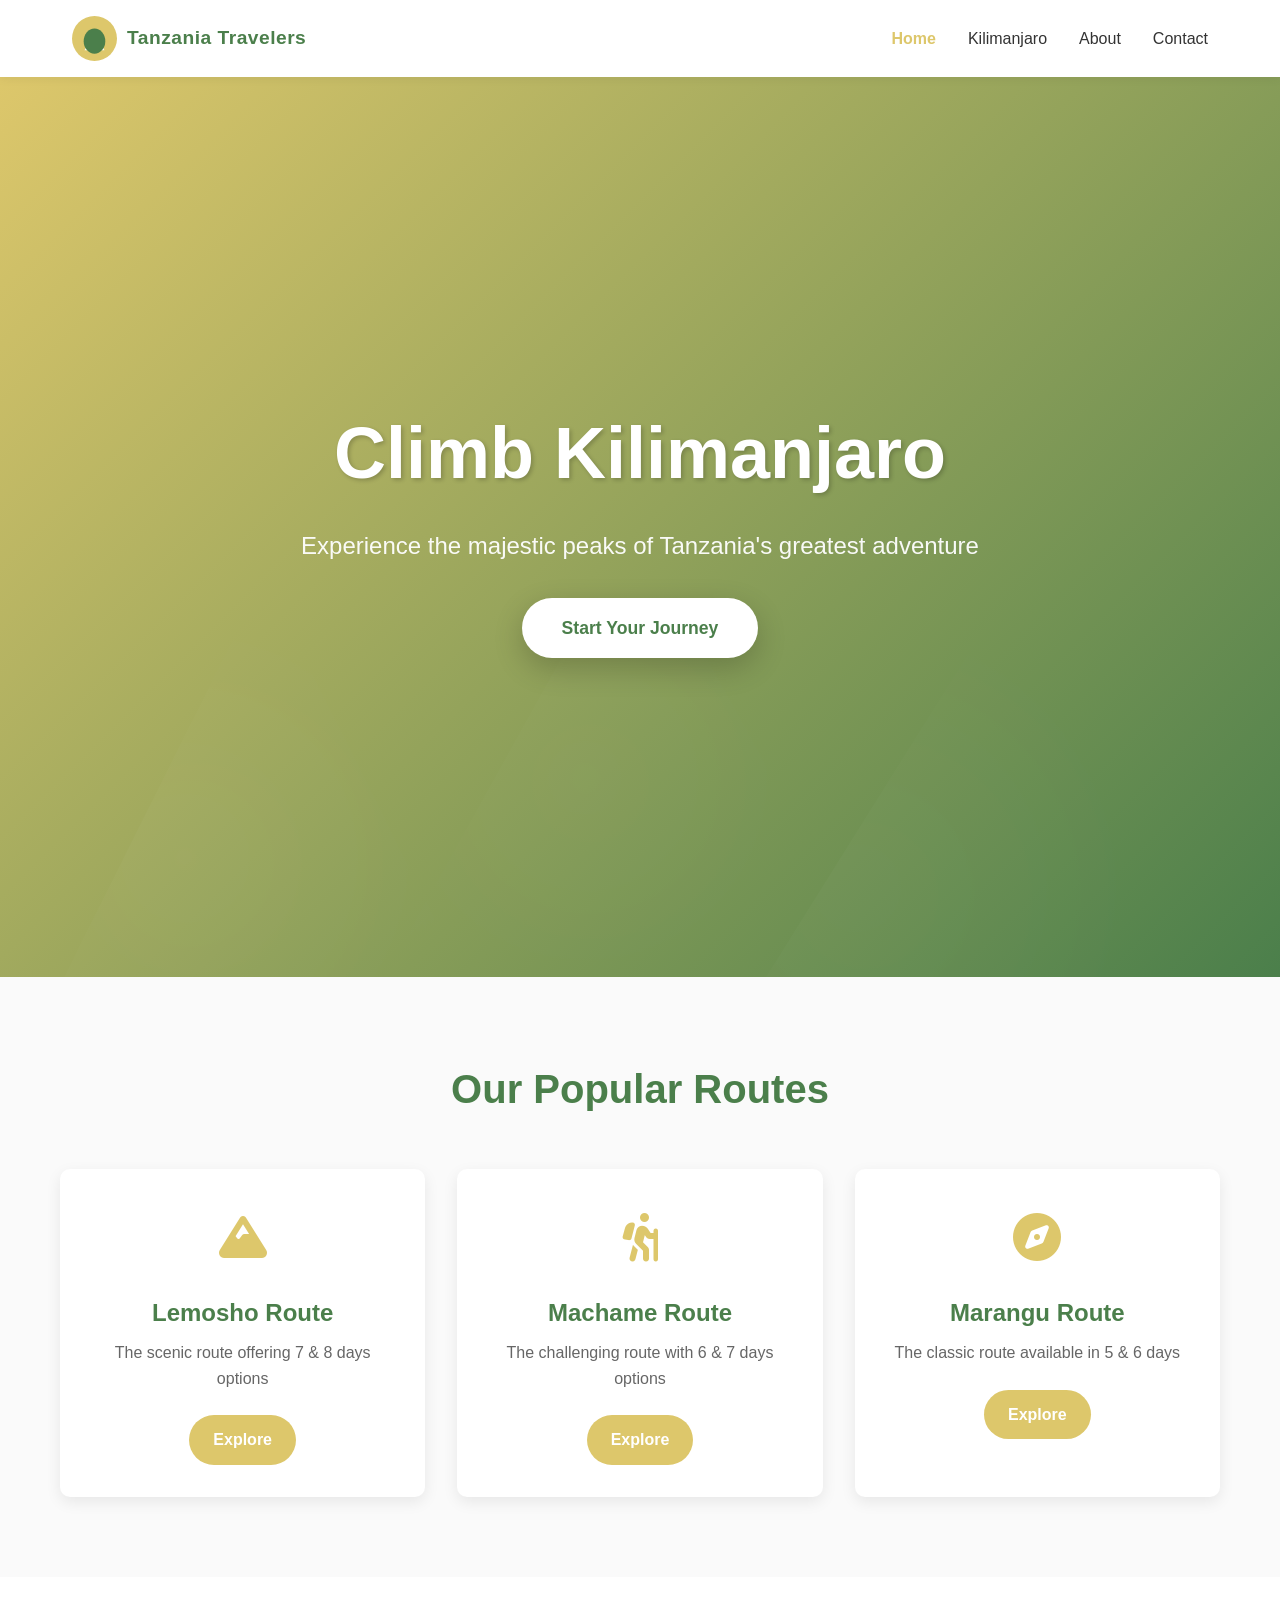
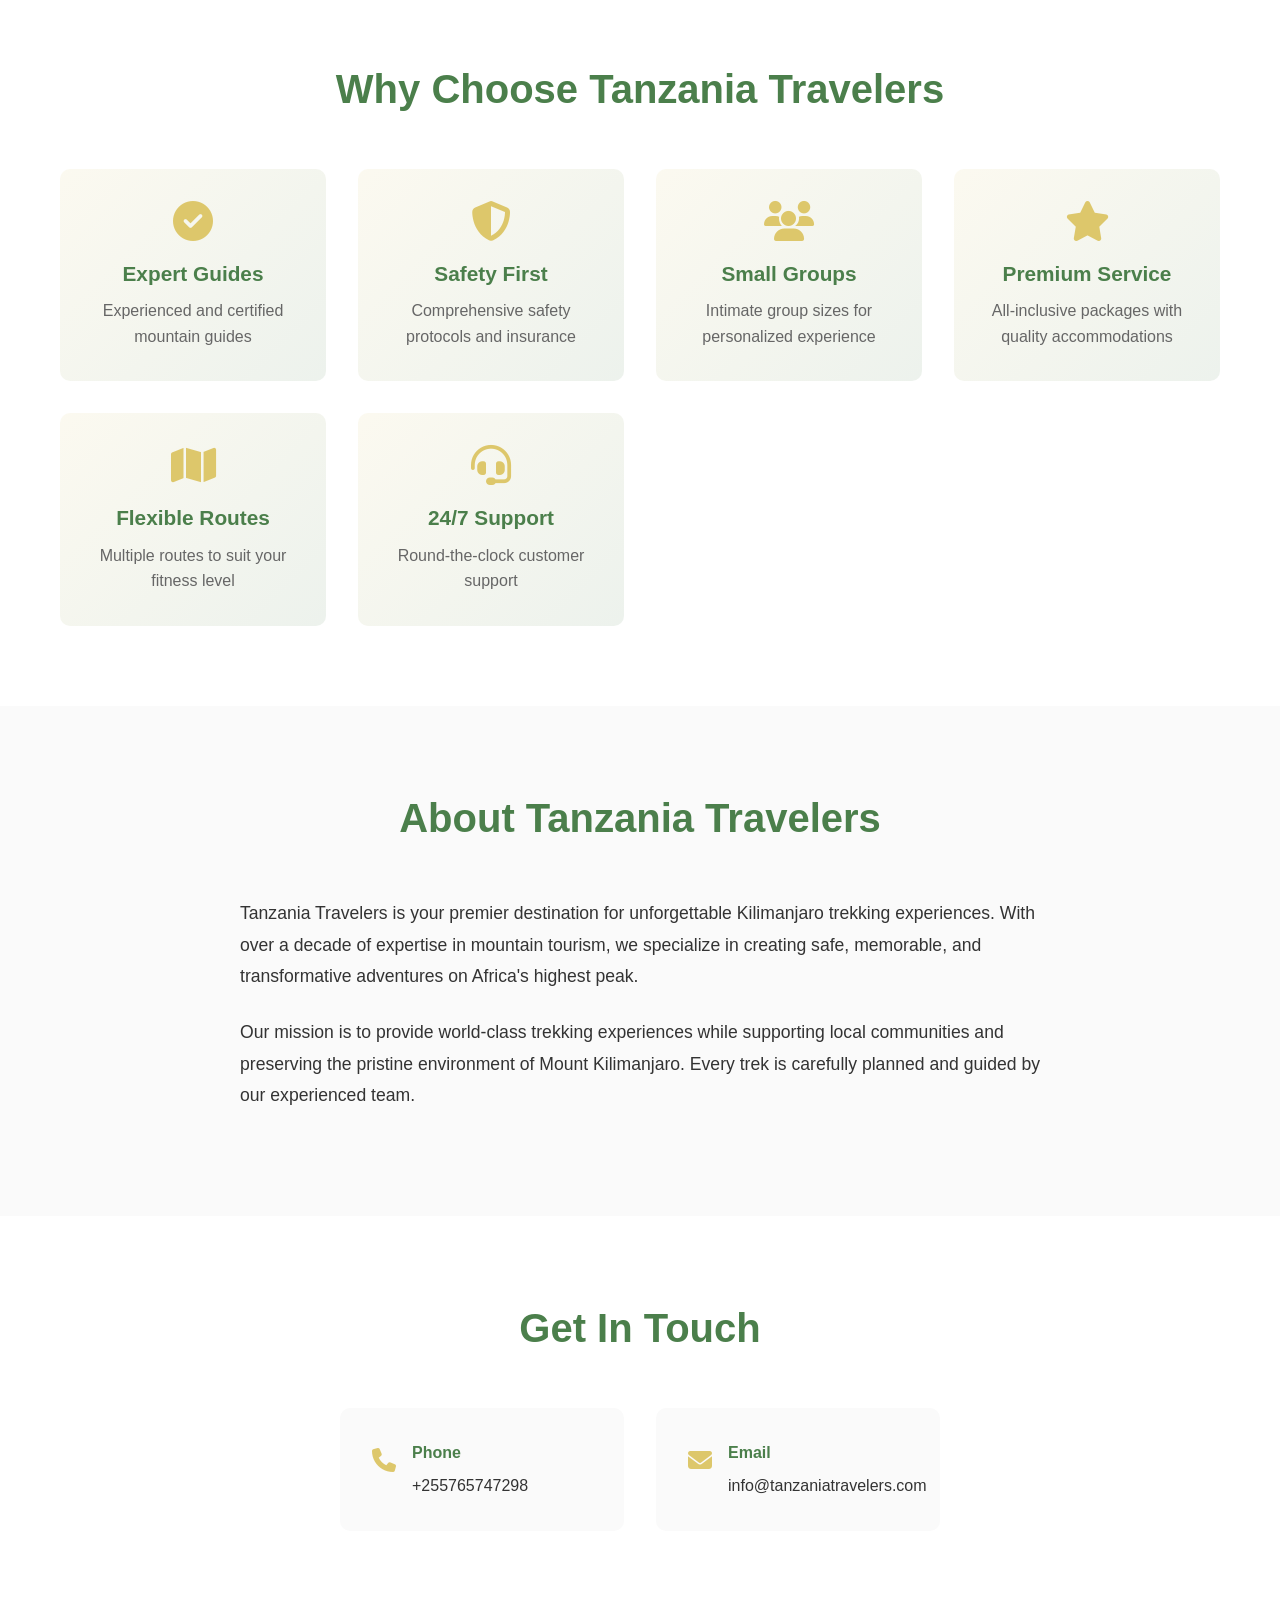
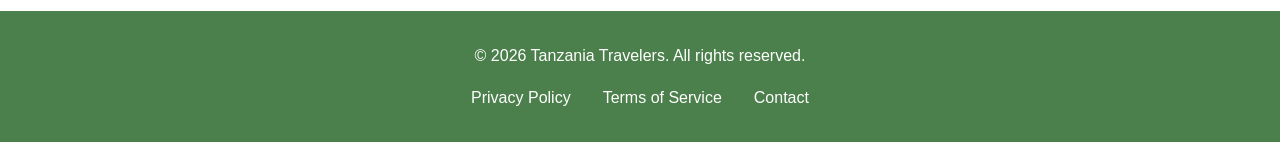
==== index.html @ 1c7d7d37 "Initial Tanzania Travelers website with landing page, kilimanjaro routes, and responsive design" ====
<!DOCTYPE html>
<html lang="en">
<head>
    <meta charset="UTF-8">
    <meta name="viewport" content="width=device-width, initial-scale=1.0">
    <title>Tanzania Travelers - Kilimanjaro Treks and Safaris</title>
    <link rel="stylesheet" href="styles.css">
    <link rel="stylesheet" href="https://cdnjs.cloudflare.com/ajax/libs/font-awesome/6.4.0/css/all.min.css">
</head>
<body>
    <!-- Navigation Bar -->
    <nav class="navbar" id="navbar">
        <div class="nav-container">
            <div class="nav-logo" id="navLogo">
                <img src="data:image/svg+xml,%3Csvg xmlns='http://www.w3.org/2000/svg' viewBox='0 0 500 500'%3E%3Ccircle cx='250' cy='250' r='250' fill='%23DDC76B'/%3E%3Cpath d='M140 380 Q250 80 360 380' fill='%23FFFFFF' opacity='0.9'/%3E%3Cellipse cx='250' cy='280' rx='120' ry='140' fill='%234B7F4B'/%3E%3C/svg%3E" alt="Tanzania Travelers Logo" class="logo-colored">
                <img src="data:image/svg+xml,%3Csvg xmlns='http://www.w3.org/2000/svg' viewBox='0 0 500 500'%3E%3Ccircle cx='250' cy='250' r='250' fill='%23000000'/%3E%3Cpath d='M140 380 Q250 80 360 380' fill='%23FFFFFF' opacity='0.9'/%3E%3Cellipse cx='250' cy='280' rx='120' ry='140' fill='%234B7F4B'/%3E%3C/svg%3E" alt="Tanzania Travelers Logo" class="logo-black" style="display:none;">
                <span class="brand-name">Tanzania Travelers</span>
            </div>
            <ul class="nav-menu">
                <li class="nav-item">
                    <a href="#home" class="nav-link">Home</a>
                </li>
                <li class="nav-item">
                    <a href="kilimanjaro.html" class="nav-link">Kilimanjaro</a>
                </li>
                <li class="nav-item">
                    <a href="#about" class="nav-link">About</a>
                </li>
                <li class="nav-item">
                    <a href="#contact" class="nav-link">Contact</a>
                </li>
            </ul>
            <div class="hamburger">
                <span></span>
                <span></span>
                <span></span>
            </div>
        </div>
    </nav>

    <!-- Hero Section -->
    <section class="hero" id="home">
        <div class="hero-content">
            <h1 class="hero-title">Climb Kilimanjaro</h1>
            <p class="hero-subtitle">Experience the majestic peaks of Tanzania's greatest adventure</p>
            <a href="kilimanjaro.html" class="cta-button">Start Your Journey</a>
        </div>
        <div class="hero-background">
            <div class="mountain mountain-1"></div>
            <div class="mountain mountain-2"></div>
            <div class="mountain mountain-3"></div>
        </div>
    </section>

    <!-- Featured Routes Section -->
    <section class="featured-routes">
        <div class="container">
            <h2>Our Popular Routes</h2>
            <div class="routes-grid">
                <div class="route-card">
                    <div class="route-icon">
                        <i class="fas fa-mountain"></i>
                    </div>
                    <h3>Lemosho Route</h3>
                    <p>The scenic route offering 7 & 8 days options</p>
                    <a href="kilimanjaro.html#lemosho" class="learn-more">Explore</a>
                </div>
                <div class="route-card">
                    <div class="route-icon">
                        <i class="fas fa-hiking"></i>
                    </div>
                    <h3>Machame Route</h3>
                    <p>The challenging route with 6 & 7 days options</p>
                    <a href="kilimanjaro.html#machame" class="learn-more">Explore</a>
                </div>
                <div class="route-card">
                    <div class="route-icon">
                        <i class="fas fa-compass"></i>
                    </div>
                    <h3>Marangu Route</h3>
                    <p>The classic route available in 5 & 6 days</p>
                    <a href="kilimanjaro.html#marangu" class="learn-more">Explore</a>
                </div>
            </div>
        </div>
    </section>

    <!-- Why Choose Us Section -->
    <section class="why-us">
        <div class="container">
            <h2>Why Choose Tanzania Travelers</h2>
            <div class="features-grid">
                <div class="feature">
                    <i class="fas fa-check-circle"></i>
                    <h4>Expert Guides</h4>
                    <p>Experienced and certified mountain guides</p>
                </div>
                <div class="feature">
                    <i class="fas fa-shield-alt"></i>
                    <h4>Safety First</h4>
                    <p>Comprehensive safety protocols and insurance</p>
                </div>
                <div class="feature">
                    <i class="fas fa-users"></i>
                    <h4>Small Groups</h4>
                    <p>Intimate group sizes for personalized experience</p>
                </div>
                <div class="feature">
                    <i class="fas fa-star"></i>
                    <h4>Premium Service</h4>
                    <p>All-inclusive packages with quality accommodations</p>
                </div>
                <div class="feature">
                    <i class="fas fa-map"></i>
                    <h4>Flexible Routes</h4>
                    <p>Multiple routes to suit your fitness level</p>
                </div>
                <div class="feature">
                    <i class="fas fa-headset"></i>
                    <h4>24/7 Support</h4>
                    <p>Round-the-clock customer support</p>
                </div>
            </div>
        </div>
    </section>

    <!-- About Section -->
    <section class="about" id="about">
        <div class="container">
            <h2>About Tanzania Travelers</h2>
            <div class="about-content">
                <div class="about-text">
                    <p>Tanzania Travelers is your premier destination for unforgettable Kilimanjaro trekking experiences. With over a decade of expertise in mountain tourism, we specialize in creating safe, memorable, and transformative adventures on Africa's highest peak.</p>
                    <p>Our mission is to provide world-class trekking experiences while supporting local communities and preserving the pristine environment of Mount Kilimanjaro. Every trek is carefully planned and guided by our experienced team.</p>
                </div>
            </div>
        </div>
    </section>

    <!-- Contact Section -->
    <section class="contact" id="contact">
        <div class="container">
            <h2>Get In Touch</h2>
            <div class="contact-content">
                <div class="contact-info">
                    <div class="contact-item">
                        <i class="fas fa-phone"></i>
                        <div>
                            <h4>Phone</h4>
                            <p><a href="tel:+255765747298">+255765747298</a></p>
                        </div>
                    </div>
                    <div class="contact-item">
                        <i class="fas fa-envelope"></i>
                        <div>
                            <h4>Email</h4>
                            <p><a href="mailto:info@tanzaniatravelers.com">info@tanzaniatravelers.com</a></p>
                        </div>
                    </div>
                </div>
            </div>
        </div>
    </section>

    <!-- Back to Top Button -->
    <button class="back-to-top" id="backToTop">
        <i class="fas fa-arrow-up"></i>
    </button>

    <!-- Footer -->
    <footer class="footer">
        <div class="container">
            <p>&copy; 2026 Tanzania Travelers. All rights reserved.</p>
            <div class="footer-links">
                <a href="#">Privacy Policy</a>
                <a href="#">Terms of Service</a>
                <a href="#">Contact</a>
            </div>
        </div>
    </footer>

    <script src="script.js"></script>
</body>
</html>
---- styles.css ----
:root {
    --primary-color: #DDC76B;
    --secondary-color: #4B7F4B;
    --text-dark: #333333;
    --text-light: #666666;
    --bg-light: #FAFAFA;
    --bg-white: #FFFFFF;
    --border-color: #EEEEEE;
    --transition: all 0.3s ease;
}

* {
    margin: 0;
    padding: 0;
    box-sizing: border-box;
}

html {
    scroll-behavior: smooth;
}

body {
    font-family: 'Segoe UI', Tahoma, Geneva, Verdana, sans-serif;
    color: var(--text-dark);
    line-height: 1.6;
    overflow-x: hidden;
}

/* Container */
.container {
    max-width: 1200px;
    margin: 0 auto;
    padding: 0 20px;
}

/* ==================== NAVIGATION ==================== */
.navbar {
    background-color: var(--bg-white);
    box-shadow: 0 2px 10px rgba(0, 0, 0, 0.05);
    position: sticky;
    top: 0;
    z-index: 100;
    transition: var(--transition);
}

.navbar.scrolled {
    box-shadow: 0 5px 20px rgba(0, 0, 0, 0.1);
    background-color: #f8f8f8;
}

.nav-container {
    display: flex;
    justify-content: space-between;
    align-items: center;
    padding: 1rem 2rem;
    max-width: 1200px;
    margin: 0 auto;
}

.nav-logo {
    display: flex;
    align-items: center;
    gap: 10px;
    font-size: 1.5rem;
    font-weight: bold;
    color: var(--secondary-color);
    text-decoration: none;
}

.nav-logo img {
    height: 45px;
    width: auto;
}

.nav-logo .logo-black {
    display: none;
}

.navbar.scrolled .nav-logo .logo-colored {
    display: none;
}

.navbar.scrolled .nav-logo .logo-black {
    display: block;
}

.brand-name {
    font-size: 1.2rem;
    font-weight: 700;
    letter-spacing: 0.5px;
}

.nav-menu {
    display: flex;
    list-style: none;
    gap: 2rem;
}

.nav-link {
    color: var(--text-dark);
    text-decoration: none;
    font-weight: 500;
    transition: var(--transition);
    position: relative;
}

.nav-link::after {
    content: '';
    position: absolute;
    bottom: -5px;
    left: 0;
    width: 0;
    height: 2px;
    background-color: var(--primary-color);
    transition: width 0.3s ease;
}

.nav-link:hover::after {
    width: 100%;
}

.hamburger {
    display: none;
    flex-direction: column;
    cursor: pointer;
    gap: 5px;
}

.hamburger span {
    width: 25px;
    height: 3px;
    background-color: var(--secondary-color);
    border-radius: 2px;
    transition: var(--transition);
}

/* ==================== HERO SECTION ==================== */
.hero {
    position: relative;
    height: 100vh;
    display: flex;
    align-items: center;
    justify-content: center;
    background: linear-gradient(135deg, var(--primary-color) 0%, var(--secondary-color) 100%);
    overflow: hidden;
    color: var(--bg-white);
}

.hero-background {
    position: absolute;
    width: 100%;
    height: 100%;
    opacity: 0.1;
}

.mountain {
    position: absolute;
    bottom: 0;
}

.mountain-1 {
    width: 400px;
    height: 400px;
    background: radial-gradient(circle at 30% 70%, rgba(255, 255, 255, 0.3) 0%, transparent 70%);
    clip-path: polygon(0% 100%, 50% 0%, 100% 100%);
    left: 5%;
}

.mountain-2 {
    width: 500px;
    height: 500px;
    background: radial-gradient(circle at 40% 60%, rgba(255, 255, 255, 0.2) 0%, transparent 60%);
    clip-path: polygon(0% 100%, 50% 10%, 100% 100%);
    left: 30%;
}

.mountain-3 {
    width: 450px;
    height: 450px;
    background: radial-gradient(circle at 20% 80%, rgba(255, 255, 255, 0.25) 0%, transparent 65%);
    clip-path: polygon(0% 100%, 50% 20%, 100% 100%);
    right: 5%;
}

.hero-content {
    text-align: center;
    z-index: 2;
    animation: fadeInUp 1s ease;
}

.hero-title {
    font-size: 4.5rem;
    font-weight: 800;
    margin-bottom: 1rem;
    text-shadow: 2px 2px 4px rgba(0, 0, 0, 0.2);
}

.hero-subtitle {
    font-size: 1.5rem;
    margin-bottom: 2rem;
    opacity: 0.95;
}

.cta-button {
    display: inline-block;
    padding: 1rem 2.5rem;
    background-color: var(--bg-white);
    color: var(--secondary-color);
    text-decoration: none;
    border-radius: 50px;
    font-weight: 700;
    font-size: 1.1rem;
    transition: var(--transition);
    box-shadow: 0 10px 30px rgba(0, 0, 0, 0.2);
}

.cta-button:hover {
    transform: translateY(-3px);
    box-shadow: 0 15px 40px rgba(0, 0, 0, 0.3);
}

@keyframes fadeInUp {
    from {
        opacity: 0;
        transform: translateY(30px);
    }
    to {
        opacity: 1;
        transform: translateY(0);
    }
}

/* ==================== FEATURED ROUTES ==================== */
.featured-routes {
    padding: 80px 20px;
    background-color: var(--bg-light);
}

.featured-routes h2,
.why-us h2,
.about h2,
.contact h2,
.faqs-section h2 {
    font-size: 2.5rem;
    text-align: center;
    margin-bottom: 3rem;
    color: var(--secondary-color);
}

.routes-grid {
    display: grid;
    grid-template-columns: repeat(auto-fit, minmax(300px, 1fr));
    gap: 2rem;
}

.route-card {
    background: var(--bg-white);
    padding: 2rem;
    border-radius: 10px;
    text-align: center;
    box-shadow: 0 5px 15px rgba(0, 0, 0, 0.08);
    transition: var(--transition);
}

.route-card:hover {
    transform: translateY(-5px);
    box-shadow: 0 10px 30px rgba(0, 0, 0, 0.15);
}

.route-icon {
    font-size: 3rem;
    color: var(--primary-color);
    margin-bottom: 1rem;
}

.route-card h3 {
    font-size: 1.5rem;
    margin-bottom: 0.5rem;
    color: var(--secondary-color);
}

.route-card p {
    color: var(--text-light);
    margin-bottom: 1.5rem;
}

.learn-more {
    display: inline-block;
    padding: 0.75rem 1.5rem;
    background-color: var(--primary-color);
    color: var(--bg-white);
    text-decoration: none;
    border-radius: 25px;
    font-weight: 600;
    transition: var(--transition);
}

.learn-more:hover {
    background-color: var(--secondary-color);
    transform: scale(1.05);
}

/* ==================== WHY CHOOSE US ==================== */
.why-us {
    padding: 80px 20px;
    background-color: var(--bg-white);
}

.features-grid {
    display: grid;
    grid-template-columns: repeat(auto-fit, minmax(250px, 1fr));
    gap: 2rem;
}

.feature {
    text-align: center;
    padding: 2rem;
    border-radius: 10px;
    background: linear-gradient(135deg, rgba(221, 199, 107, 0.1) 0%, rgba(75, 127, 75, 0.1) 100%);
    transition: var(--transition);
}

.feature:hover {
    transform: translateY(-5px);
    background: linear-gradient(135deg, rgba(221, 199, 107, 0.15) 0%, rgba(75, 127, 75, 0.15) 100%);
}

.feature i {
    font-size: 2.5rem;
    color: var(--primary-color);
    margin-bottom: 1rem;
}

.feature h4 {
    font-size: 1.3rem;
    margin-bottom: 0.5rem;
    color: var(--secondary-color);
}

.feature p {
    color: var(--text-light);
}

/* ==================== ABOUT SECTION ==================== */
.about {
    padding: 80px 20px;
    background-color: var(--bg-light);
}

.about-content {
    max-width: 800px;
    margin: 0 auto;
}

.about-text p {
    font-size: 1.1rem;
    line-height: 1.8;
    color: var(--text-dark);
    margin-bottom: 1.5rem;
}

/* ==================== CONTACT SECTION ==================== */
.contact {
    padding: 80px 20px;
    background-color: var(--bg-white);
}

.contact-content {
    max-width: 600px;
    margin: 0 auto;
}

.contact-info {
    display: grid;
    grid-template-columns: repeat(auto-fit, minmax(200px, 1fr));
    gap: 2rem;
}

.contact-item {
    display: flex;
    gap: 1rem;
    align-items: flex-start;
    padding: 2rem;
    background-color: var(--bg-light);
    border-radius: 10px;
}

.contact-item i {
    font-size: 1.5rem;
    color: var(--primary-color);
    margin-top: 0.5rem;
}

.contact-item h4 {
    color: var(--secondary-color);
    margin-bottom: 0.5rem;
}

.contact-item a {
    color: var(--text-dark);
    text-decoration: none;
    transition: var(--transition);
}

.contact-item a:hover {
    color: var(--primary-color);
}

/* ==================== KILIMANJARO PAGE ==================== */
.kilimanjaro-hero {
    background: linear-gradient(135deg, var(--primary-color) 0%, var(--secondary-color) 100%);
    color: var(--bg-white);
    padding: 100px 20px;
    text-align: center;
}

.kilimanjaro-hero .hero-content h1 {
    font-size: 3.5rem;
    margin-bottom: 1rem;
}

.kilimanjaro-hero .hero-content p {
    font-size: 1.3rem;
}

.routes-section {
    padding: 60px 20px;
    background-color: var(--bg-light);
}

.route-detailed {
    margin-bottom: 4rem;
    background-color: var(--bg-white);
    padding: 3rem;
    border-radius: 10px;
    box-shadow: 0 5px 20px rgba(0, 0, 0, 0.08);
}

.route-detailed h2 {
    color: var(--secondary-color);
    font-size: 2rem;
    margin-bottom: 0.5rem;
}

.route-description {
    color: var(--text-light);
    font-size: 1.1rem;
    margin-bottom: 2rem;
}

.route-options {
    display: grid;
    grid-template-columns: repeat(auto-fit, minmax(500px, 1fr));
    gap: 2rem;
}

.route-option {
    background-color: var(--bg-light);
    padding: 2rem;
    border-radius: 8px;
    border-left: 4px solid var(--primary-color);
}

.route-option h3 {
    color: var(--secondary-color);
    font-size: 1.5rem;
    margin-bottom: 1.5rem;
}

.option-grid {
    display: grid;
    grid-template-columns: 1fr 1fr;
    gap: 1.5rem;
    margin-bottom: 2rem;
}

.pricing-box,
.quick-facts {
    background-color: var(--bg-white);
    padding: 1.5rem;
    border-radius: 8px;
    text-align: center;
}

.pricing-box h4,
.quick-facts h4 {
    color: var(--secondary-color);
    margin-bottom: 1rem;
    font-size: 1.1rem;
}

.price {
    font-size: 2rem;
    font-weight: 800;
    color: var(--primary-color);
    margin-bottom: 0.5rem;
}

.price-per {
    font-size: 0.9rem;
    color: var(--text-light);
}

.quick-facts ul {
    list-style: none;
    text-align: left;
}

.quick-facts li {
    padding: 0.5rem 0;
    color: var(--text-dark);
    display: flex;
    align-items: center;
    gap: 0.5rem;
}

.quick-facts i {
    color: var(--secondary-color);
}

.itinerary {
    margin-bottom: 2rem;
}

.itinerary h4 {
    color: var(--secondary-color);
    margin-bottom: 1.5rem;
    font-size: 1.1rem;
}

.day-item {
    display: flex;
    gap: 1rem;
    margin-bottom: 1.5rem;
    background-color: var(--bg-white);
    padding: 1rem;
    border-radius: 8px;
}

.day-number {
    background: linear-gradient(135deg, var(--primary-color) 0%, var(--secondary-color) 100%);
    color: var(--bg-white);
    padding: 0.5rem 1rem;
    border-radius: 50%;
    font-weight: bold;
    min-width: 60px;
    text-align: center;
    height: fit-content;
}

.day-content h5 {
    color: var(--secondary-color);
    margin-bottom: 0.5rem;
}

.day-content p {
    color: var(--text-light);
    font-size: 0.9rem;
}

.inclusions-exclusions {
    display: grid;
    grid-template-columns: 1fr 1fr;
    gap: 1.5rem;
    margin-bottom: 2rem;
}

.inclusions,
.exclusions {
    background-color: var(--bg-white);
    padding: 1.5rem;
    border-radius: 8px;
}

.inclusions h4,
.exclusions h4 {
    color: var(--secondary-color);
    margin-bottom: 1rem;
}

.inclusions ul,
.exclusions ul {
    list-style: none;
}

.inclusions li,
.exclusions li {
    padding: 0.5rem 0;
    color: var(--text-dark);
    display: flex;
    gap: 0.5rem;
}

.inclusions i {
    color: var(--secondary-color);
}

.exclusions i {
    color: #ccc;
}

.book-now {
    display: inline-block;
    padding: 1rem 2rem;
    background: linear-gradient(135deg, var(--primary-color) 0%, var(--secondary-color) 100%);
    color: var(--bg-white);
    text-decoration: none;
    border-radius: 50px;
    font-weight: 700;
    transition: var(--transition);
    box-shadow: 0 5px 15px rgba(75, 127, 75, 0.3);
}

.book-now:hover {
    transform: translateY(-3px);
    box-shadow: 0 10px 25px rgba(75, 127, 75, 0.4);
}

/* ==================== FAQ SECTION ==================== */
.faqs-section {
    padding: 80px 20px;
    background-color: var(--bg-white);
}

.faq-grid {
    display: grid;
    grid-template-columns: repeat(auto-fit, minmax(300px, 1fr));
    gap: 2rem;
    max-width: 1200px;
    margin: 0 auto;
}

.faq-item {
    background-color: var(--bg-light);
    padding: 2rem;
    border-radius: 8px;
    border-left: 4px solid var(--primary-color);
    transition: var(--transition);
}

.faq-item:hover {
    box-shadow: 0 5px 15px rgba(0, 0, 0, 0.1);
    transform: translateY(-2px);
}

.faq-item h4 {
    color: var(--secondary-color);
    margin-bottom: 1rem;
    font-size: 1.1rem;
}

.faq-item p {
    color: var(--text-dark);
    line-height: 1.6;
}

/* ==================== BACK TO TOP BUTTON ==================== */
.back-to-top {
    position: fixed;
    bottom: 30px;
    right: 30px;
    width: 50px;
    height: 50px;
    background: linear-gradient(135deg, var(--primary-color) 0%, var(--secondary-color) 100%);
    color: var(--bg-white);
    border: none;
    border-radius: 50%;
    font-size: 1.5rem;
    cursor: pointer;
    display: none;
    align-items: center;
    justify-content: center;
    transition: var(--transition);
    box-shadow: 0 5px 15px rgba(0, 0, 0, 0.2);
    z-index: 99;
}

.back-to-top.show {
    display: flex;
}

.back-to-top:hover {
    transform: translateY(-5px);
    box-shadow: 0 10px 25px rgba(0, 0, 0, 0.3);
}

/* ==================== FOOTER ==================== */
.footer {
    background-color: var(--secondary-color);
    color: var(--bg-white);
    padding: 2rem;
    text-align: center;
}

.footer-links {
    margin-top: 1rem;
    display: flex;
    gap: 2rem;
    justify-content: center;
    flex-wrap: wrap;
}

.footer-links a {
    color: var(--bg-white);
    text-decoration: none;
    transition: var(--transition);
}

.footer-links a:hover {
    color: var(--primary-color);
}

/* ==================== RESPONSIVE DESIGN ==================== */
@media (max-width: 768px) {
    .nav-menu {
        flex-direction: column;
        gap: 1rem;
        display: none;
        position: absolute;
        top: 70px;
        left: 0;
        right: 0;
        background-color: var(--bg-white);
        padding: 1rem;
    }

    .nav-menu.active {
        display: flex;
    }

    .hamburger {
        display: flex;
    }

    .hero-title {
        font-size: 2.5rem;
    }

    .hero-subtitle {
        font-size: 1.1rem;
    }

    .featured-routes h2,
    .why-us h2,
    .about h2,
    .contact h2,
    .faqs-section h2 {
        font-size: 1.8rem;
    }

    .routes-grid {
        grid-template-columns: 1fr;
    }

    .route-options {
        grid-template-columns: 1fr;
    }

    .option-grid {
        grid-template-columns: 1fr;
    }

    .inclusions-exclusions {
        grid-template-columns: 1fr;
    }

    .mountain-1,
    .mountain-2,
    .mountain-3 {
        display: none;
    }

    .kilimanjaro-hero .hero-content h1 {
        font-size: 2rem;
    }

    .back-to-top {
        bottom: 15px;
        right: 15px;
        width: 45px;
        height: 45px;
        font-size: 1.2rem;
    }
}

@media (max-width: 480px) {
    .nav-container {
        padding: 1rem;
    }

    .nav-logo {
        gap: 5px;
    }

    .nav-logo img {
        height: 35px;
    }

    .brand-name {
        font-size: 1rem;
    }

    .hero-title {
        font-size: 1.8rem;
    }

    .hero-subtitle {
        font-size: 0.9rem;
    }

    .cta-button {
        padding: 0.75rem 1.5rem;
        font-size: 0.9rem;
    }

    .featured-routes h2,
    .why-us h2,
    .about h2,
    .contact h2,
    .faqs-section h2 {
        font-size: 1.5rem;
    }

    .route-card {
        padding: 1rem;
    }

    .feature {
        padding: 1rem;
    }

    .feature i {
        font-size: 2rem;
    }

    .contact-item {
        padding: 1rem;
    }

    .route-option {
        padding: 1rem;
    }

    .faq-item {
        padding: 1rem;
    }

    .faq-item h4 {
        font-size: 1rem;
    }

    .footer-links {
        gap: 1rem;
    }
}
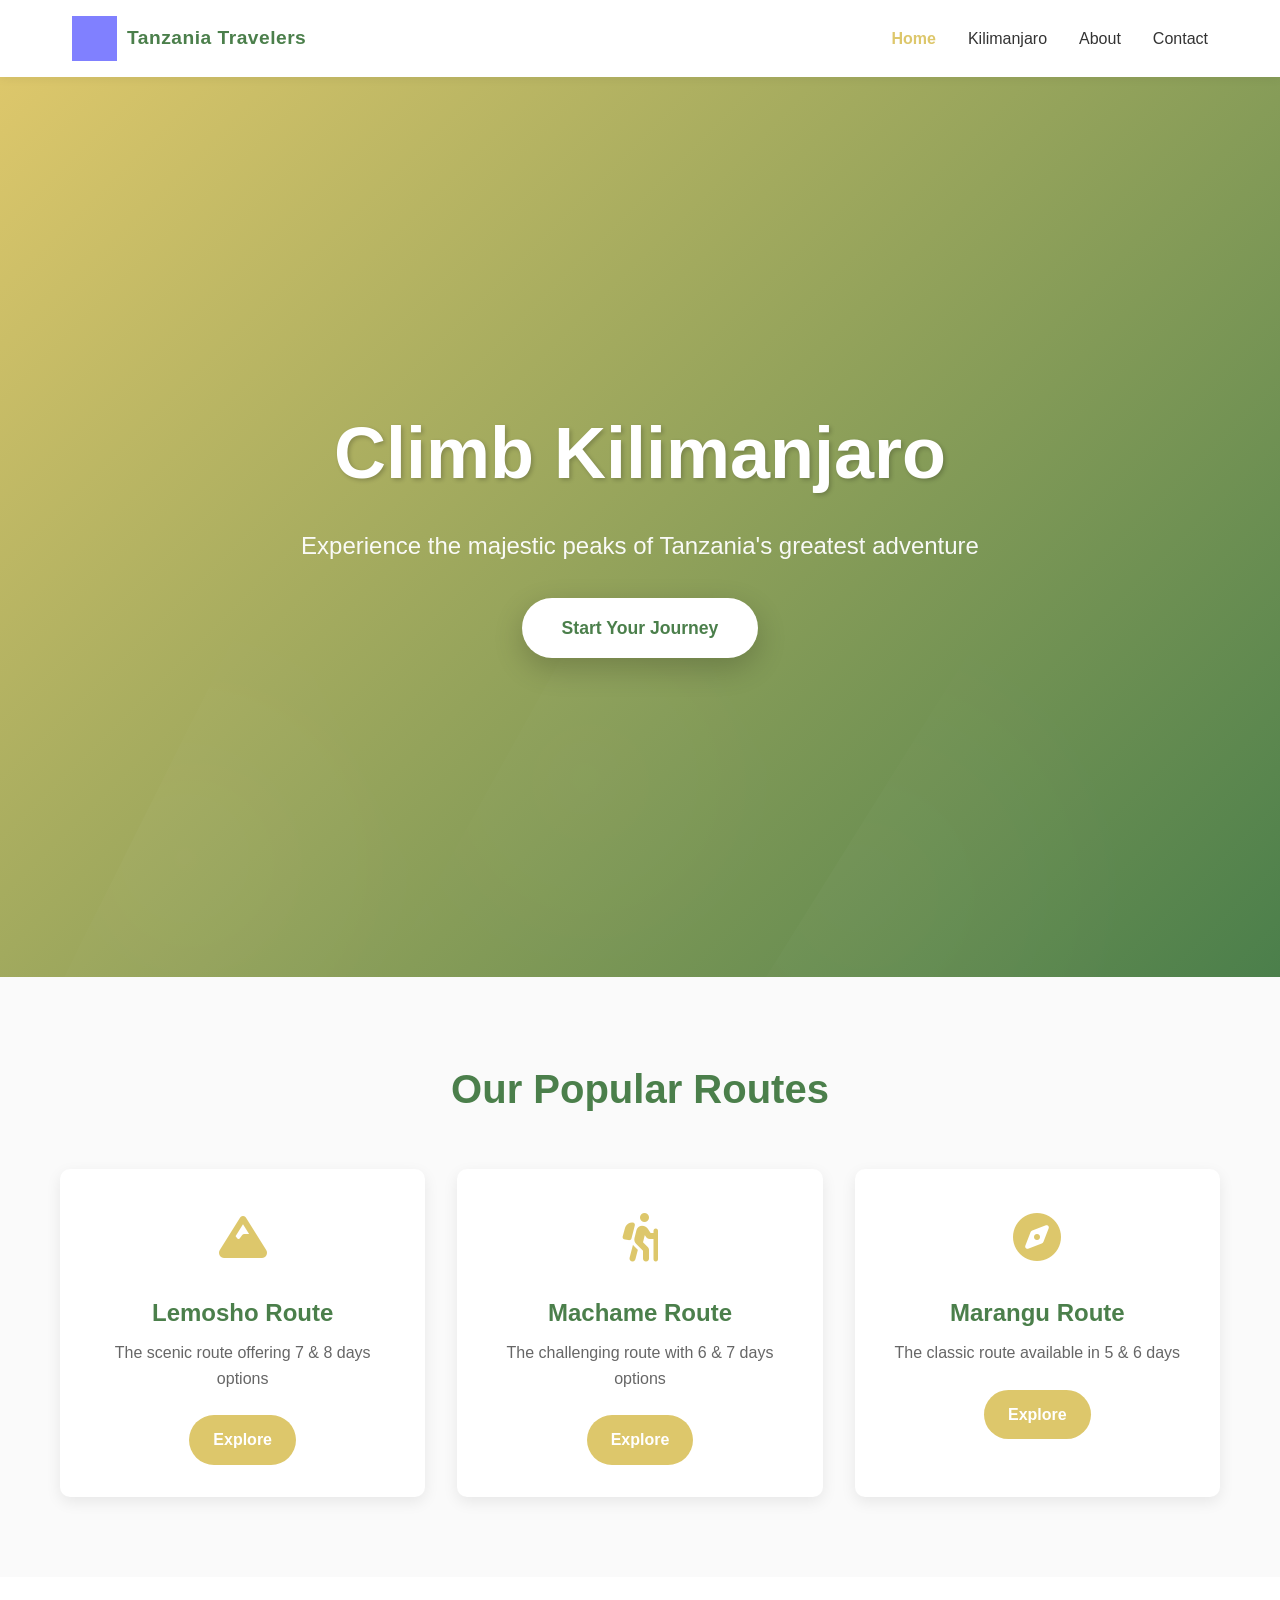
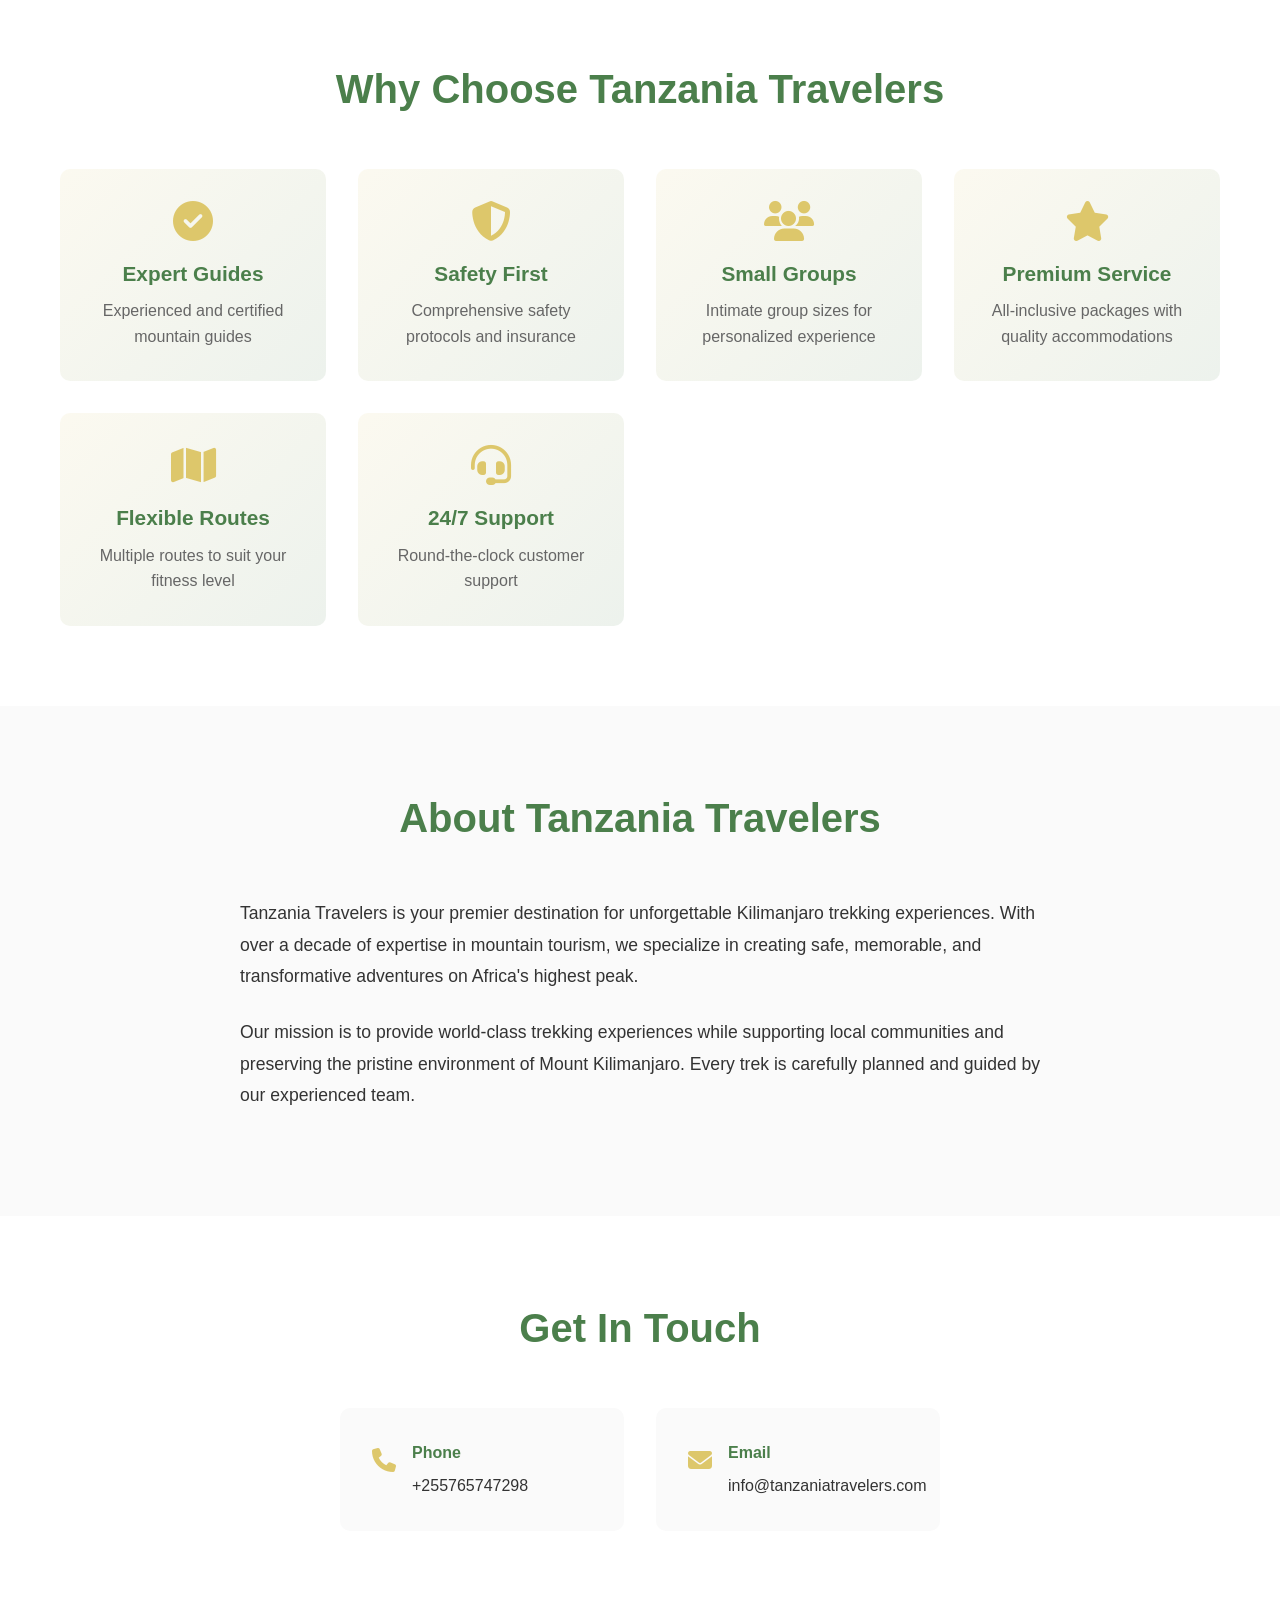
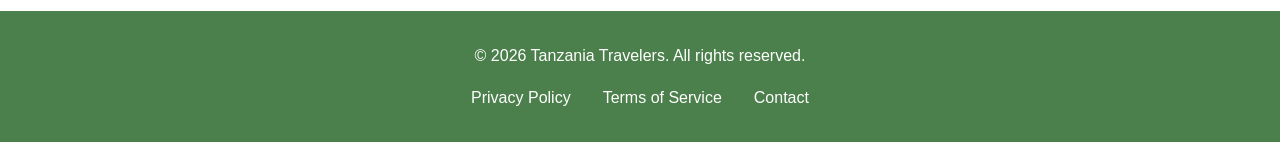
==== commit ae021860: "Update with actual Tanzania Travelers logos and favicon" ====
--- a/index.html
+++ b/index.html
@@ -5,6 +5,7 @@
     <meta name="viewport" content="width=device-width, initial-scale=1.0">
     <title>Tanzania Travelers - Kilimanjaro Treks and Safaris</title>
     <link rel="stylesheet" href="styles.css">
+    <link rel="icon" href="data:image/svg+xml,%3Csvg xmlns='http://www.w3.org/2000/svg' viewBox='0 0 500 500'%3E%3Ccircle cx='250' cy='250' r='250' fill='%23DDC76B'/%3E%3Cpath d='M250 80 L320 280 L420 350 L200 350 Z' fill='%23FFFFFF'/%3E%3Cellipse cx='250' cy='320' rx='100' ry='120' fill='%234B7F4B'/%3E%3C/svg%3E" type="image/svg+xml">
     <link rel="stylesheet" href="https://cdnjs.cloudflare.com/ajax/libs/font-awesome/6.4.0/css/all.min.css">
 </head>
 <body>
@@ -12,8 +13,8 @@
     <nav class="navbar" id="navbar">
         <div class="nav-container">
             <div class="nav-logo" id="navLogo">
-                <img src="data:image/svg+xml,%3Csvg xmlns='http://www.w3.org/2000/svg' viewBox='0 0 500 500'%3E%3Ccircle cx='250' cy='250' r='250' fill='%23DDC76B'/%3E%3Cpath d='M140 380 Q250 80 360 380' fill='%23FFFFFF' opacity='0.9'/%3E%3Cellipse cx='250' cy='280' rx='120' ry='140' fill='%234B7F4B'/%3E%3C/svg%3E" alt="Tanzania Travelers Logo" class="logo-colored">
-                <img src="data:image/svg+xml,%3Csvg xmlns='http://www.w3.org/2000/svg' viewBox='0 0 500 500'%3E%3Ccircle cx='250' cy='250' r='250' fill='%23000000'/%3E%3Cpath d='M140 380 Q250 80 360 380' fill='%23FFFFFF' opacity='0.9'/%3E%3Cellipse cx='250' cy='280' rx='120' ry='140' fill='%234B7F4B'/%3E%3C/svg%3E" alt="Tanzania Travelers Logo" class="logo-black" style="display:none;">
+                <img src="[data-uri]" alt="Tanzania Travelers Logo Colored" class="logo-colored" style="width: 45px; height: 45px;">
+                <img src="[data-uri]" alt="Tanzania Travelers Logo Black" class="logo-black" style="width: 45px; height: 45px; display:none;">
                 <span class="brand-name">Tanzania Travelers</span>
             </div>
             <ul class="nav-menu">
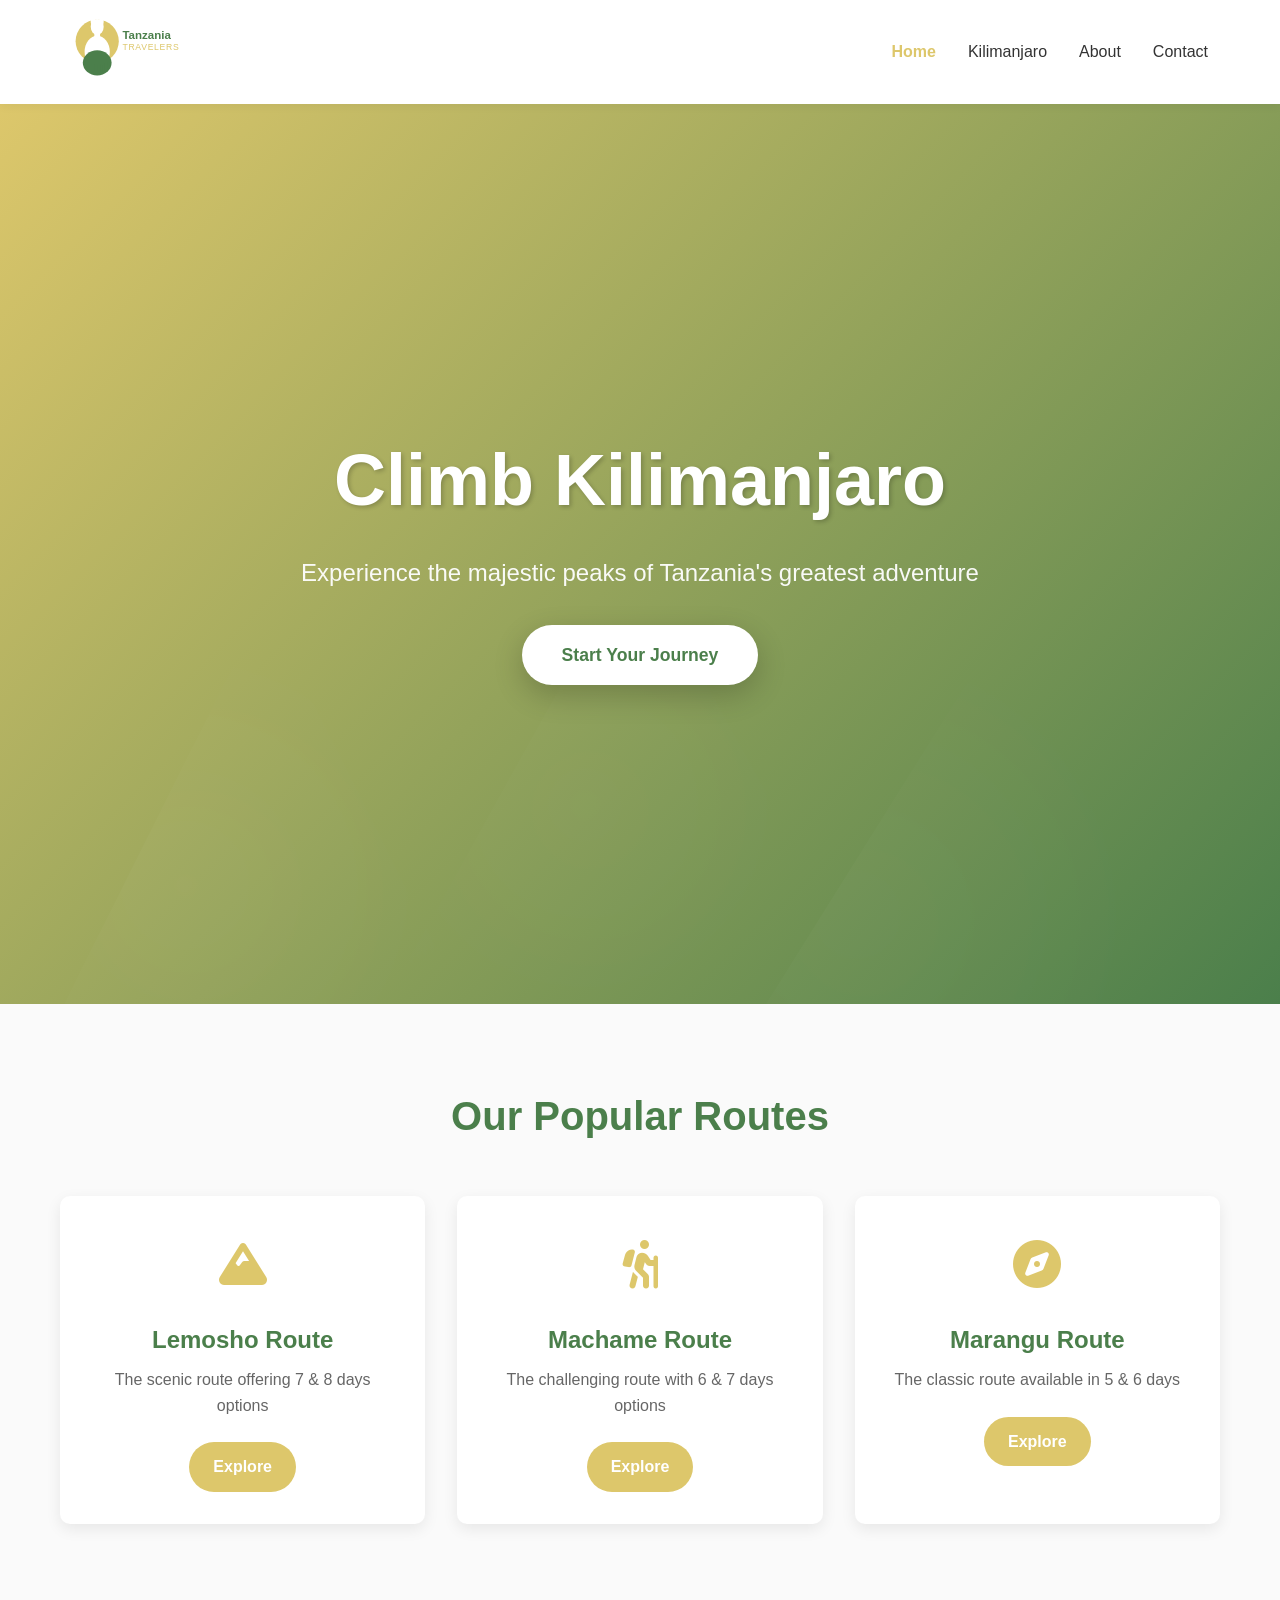
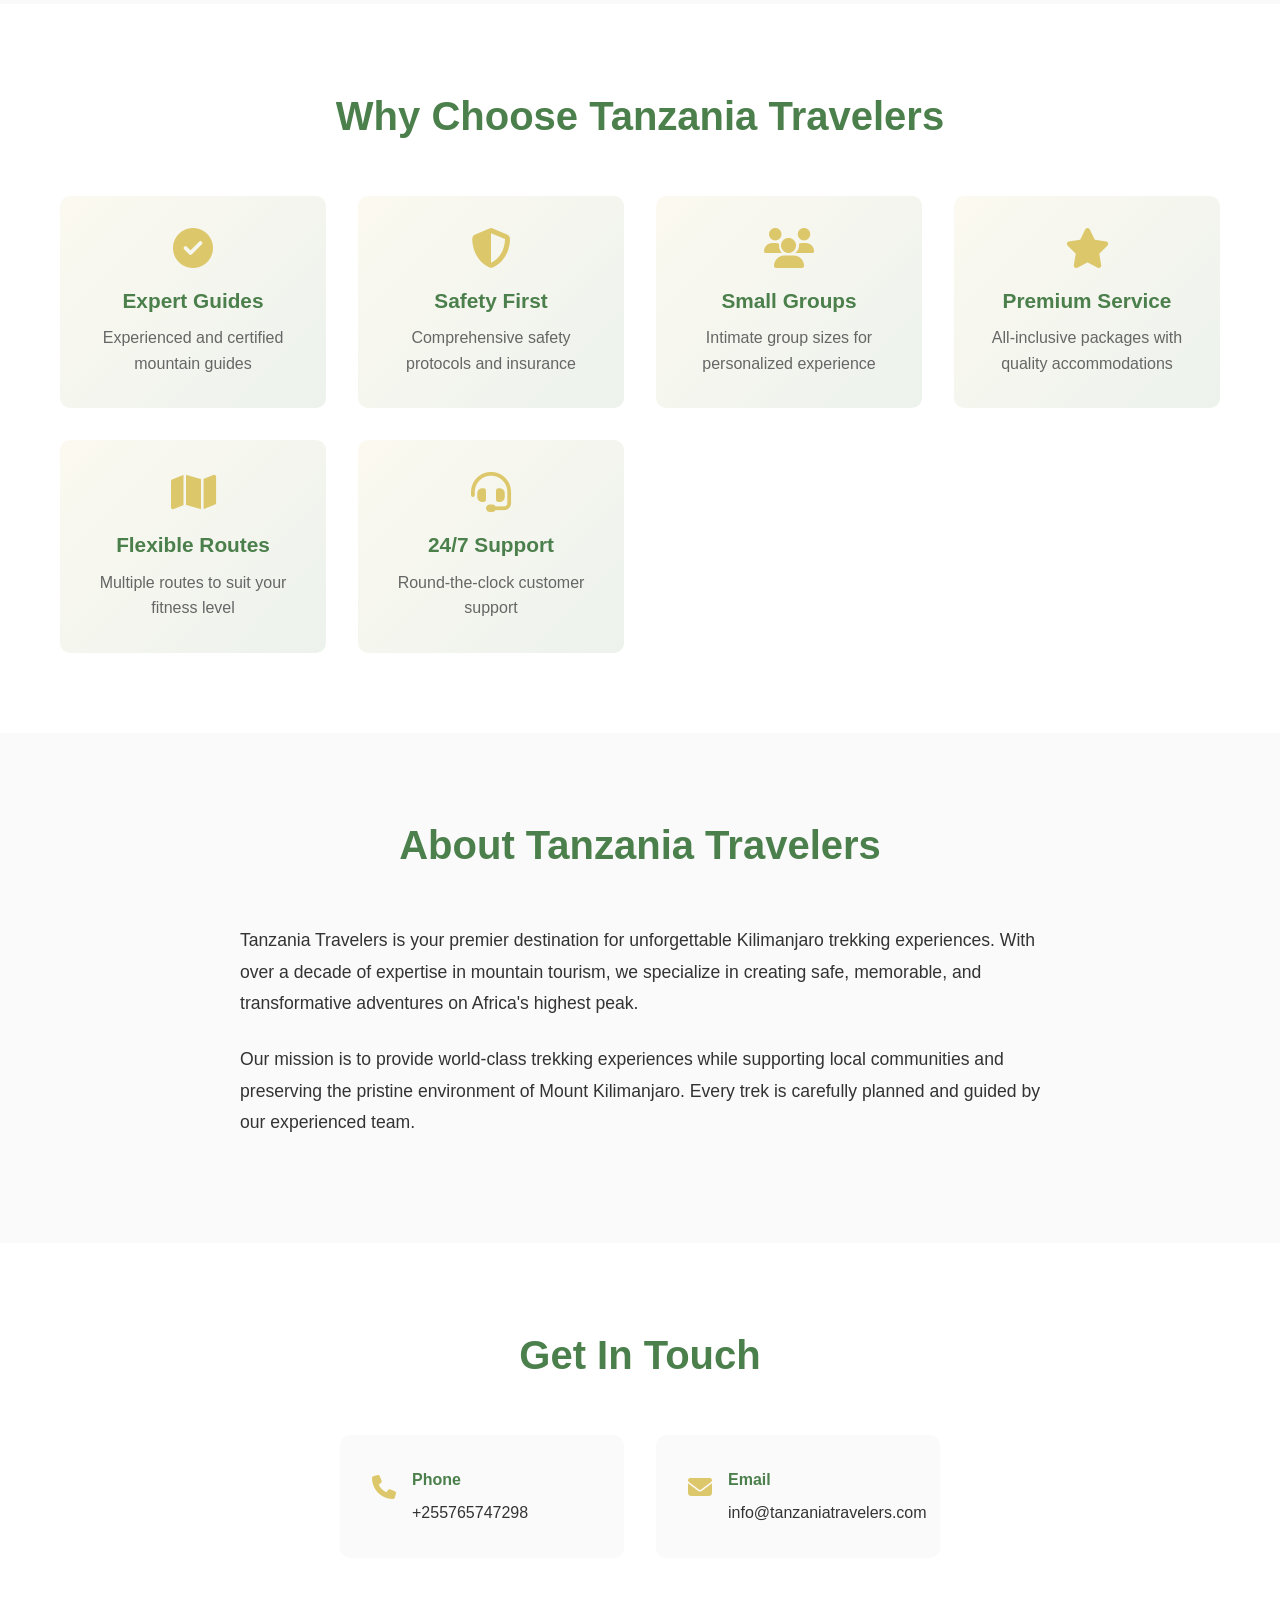
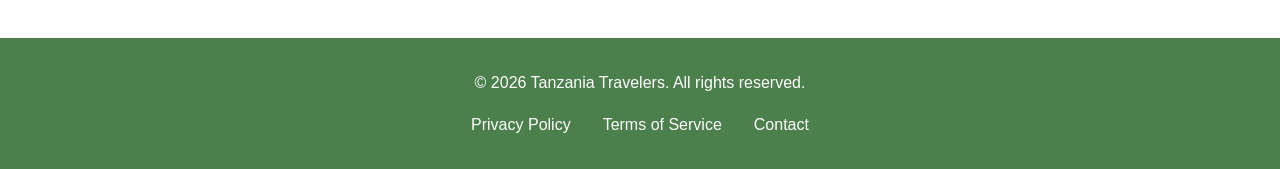
==== commit 9873f099: "Replace main logo with professional Tanzania Travelers giraffe logo" ====
--- a/index.html
+++ b/index.html
@@ -13,9 +13,81 @@
     <nav class="navbar" id="navbar">
         <div class="nav-container">
             <div class="nav-logo" id="navLogo">
-                <img src="[data-uri]" alt="Tanzania Travelers Logo Colored" class="logo-colored" style="width: 45px; height: 45px;">
-                <img src="[data-uri]" alt="Tanzania Travelers Logo Black" class="logo-black" style="width: 45px; height: 45px; display:none;">
-                <span class="brand-name">Tanzania Travelers</span>
+                <svg class="logo-colored" viewBox="0 0 500 200" xmlns="http://www.w3.org/2000/svg" style="width: 180px; height: auto;">
+                    <!-- Gold Background Circle -->
+                    <circle cx="70" cy="70" r="60" fill="#DDC76B"/>
+                    
+                    <!-- Giraffe White Body -->
+                    <ellipse cx="70" cy="100" rx="35" ry="45" fill="#FFFFFF"/>
+                    
+                    <!-- Giraffe Neck -->
+                    <rect x="62" y="35" width="16" height="65" fill="#FFFFFF"/>
+                    
+                    <!-- Giraffe Head -->
+                    <ellipse cx="70" cy="30" rx="18" ry="22" fill="#FFFFFF"/>
+                    
+                    <!-- Giraffe Ears -->
+                    <ellipse cx="58" cy="15" rx="6" ry="10" fill="#FFFFFF"/>
+                    <ellipse cx="82" cy="15" rx="6" ry="10" fill="#FFFFFF"/>
+                    
+                    <!-- Giraffe Horns -->
+                    <line x1="62" y1="10" x2="58" y2="0" stroke="#FFFFFF" stroke-width="3" stroke-linecap="round"/>
+                    <line x1="78" y1="10" x2="82" y2="0" stroke="#FFFFFF" stroke-width="3" stroke-linecap="round"/>
+                    
+                    <!-- Giraffe Snout -->
+                    <ellipse cx="70" cy="35" rx="10" ry="8" fill="#FFFFFF"/>
+                    
+                    <!-- Green Lower Body -->
+                    <ellipse cx="70" cy="130" rx="40" ry="35" fill="#4B7F4B"/>
+                    
+                    <!-- Giraffe Legs -->
+                    <rect x="50" y="130" width="8" height="25" fill="#4B7F4B"/>
+                    <rect x="62" y="135" width="8" height="20" fill="#4B7F4B"/>
+                    <rect x="78" y="135" width="8" height="20" fill="#4B7F4B"/>
+                    <rect x="90" y="130" width="8" height="25" fill="#4B7F4B"/>
+                    
+                    <!-- Brand Text -->
+                    <text x="140" y="65" font-family="Arial, sans-serif" font-size="32" font-weight="bold" fill="#4B7F4B">Tanzania</text>
+                    <text x="140" y="95" font-family="Arial, sans-serif" font-size="24" font-weight="normal" fill="#DDC76B" letter-spacing="2">TRAVELERS</text>
+                </svg>
+                
+                <svg class="logo-black" viewBox="0 0 500 200" xmlns="http://www.w3.org/2000/svg" style="width: 180px; height: auto; display: none;">
+                    <!-- Black Background Circle -->
+                    <circle cx="70" cy="70" r="60" fill="#000000"/>
+                    
+                    <!-- Giraffe White Body -->
+                    <ellipse cx="70" cy="100" rx="35" ry="45" fill="#FFFFFF"/>
+                    
+                    <!-- Giraffe Neck -->
+                    <rect x="62" y="35" width="16" height="65" fill="#FFFFFF"/>
+                    
+                    <!-- Giraffe Head -->
+                    <ellipse cx="70" cy="30" rx="18" ry="22" fill="#FFFFFF"/>
+                    
+                    <!-- Giraffe Ears -->
+                    <ellipse cx="58" cy="15" rx="6" ry="10" fill="#FFFFFF"/>
+                    <ellipse cx="82" cy="15" rx="6" ry="10" fill="#FFFFFF"/>
+                    
+                    <!-- Giraffe Horns -->
+                    <line x1="62" y1="10" x2="58" y2="0" stroke="#FFFFFF" stroke-width="3" stroke-linecap="round"/>
+                    <line x1="78" y1="10" x2="82" y2="0" stroke="#FFFFFF" stroke-width="3" stroke-linecap="round"/>
+                    
+                    <!-- Giraffe Snout -->
+                    <ellipse cx="70" cy="35" rx="10" ry="8" fill="#FFFFFF"/>
+                    
+                    <!-- Green Lower Body -->
+                    <ellipse cx="70" cy="130" rx="40" ry="35" fill="#4B7F4B"/>
+                    
+                    <!-- Giraffe Legs -->
+                    <rect x="50" y="130" width="8" height="25" fill="#4B7F4B"/>
+                    <rect x="62" y="135" width="8" height="20" fill="#4B7F4B"/>
+                    <rect x="78" y="135" width="8" height="20" fill="#4B7F4B"/>
+                    <rect x="90" y="130" width="8" height="25" fill="#4B7F4B"/>
+                    
+                    <!-- Brand Text -->
+                    <text x="140" y="65" font-family="Arial, sans-serif" font-size="32" font-weight="bold" fill="#000000">Tanzania</text>
+                    <text x="140" y="95" font-family="Arial, sans-serif" font-size="24" font-weight="normal" fill="#4B7F4B" letter-spacing="2">TRAVELERS</text>
+                </svg>
             </div>
             <ul class="nav-menu">
                 <li class="nav-item">
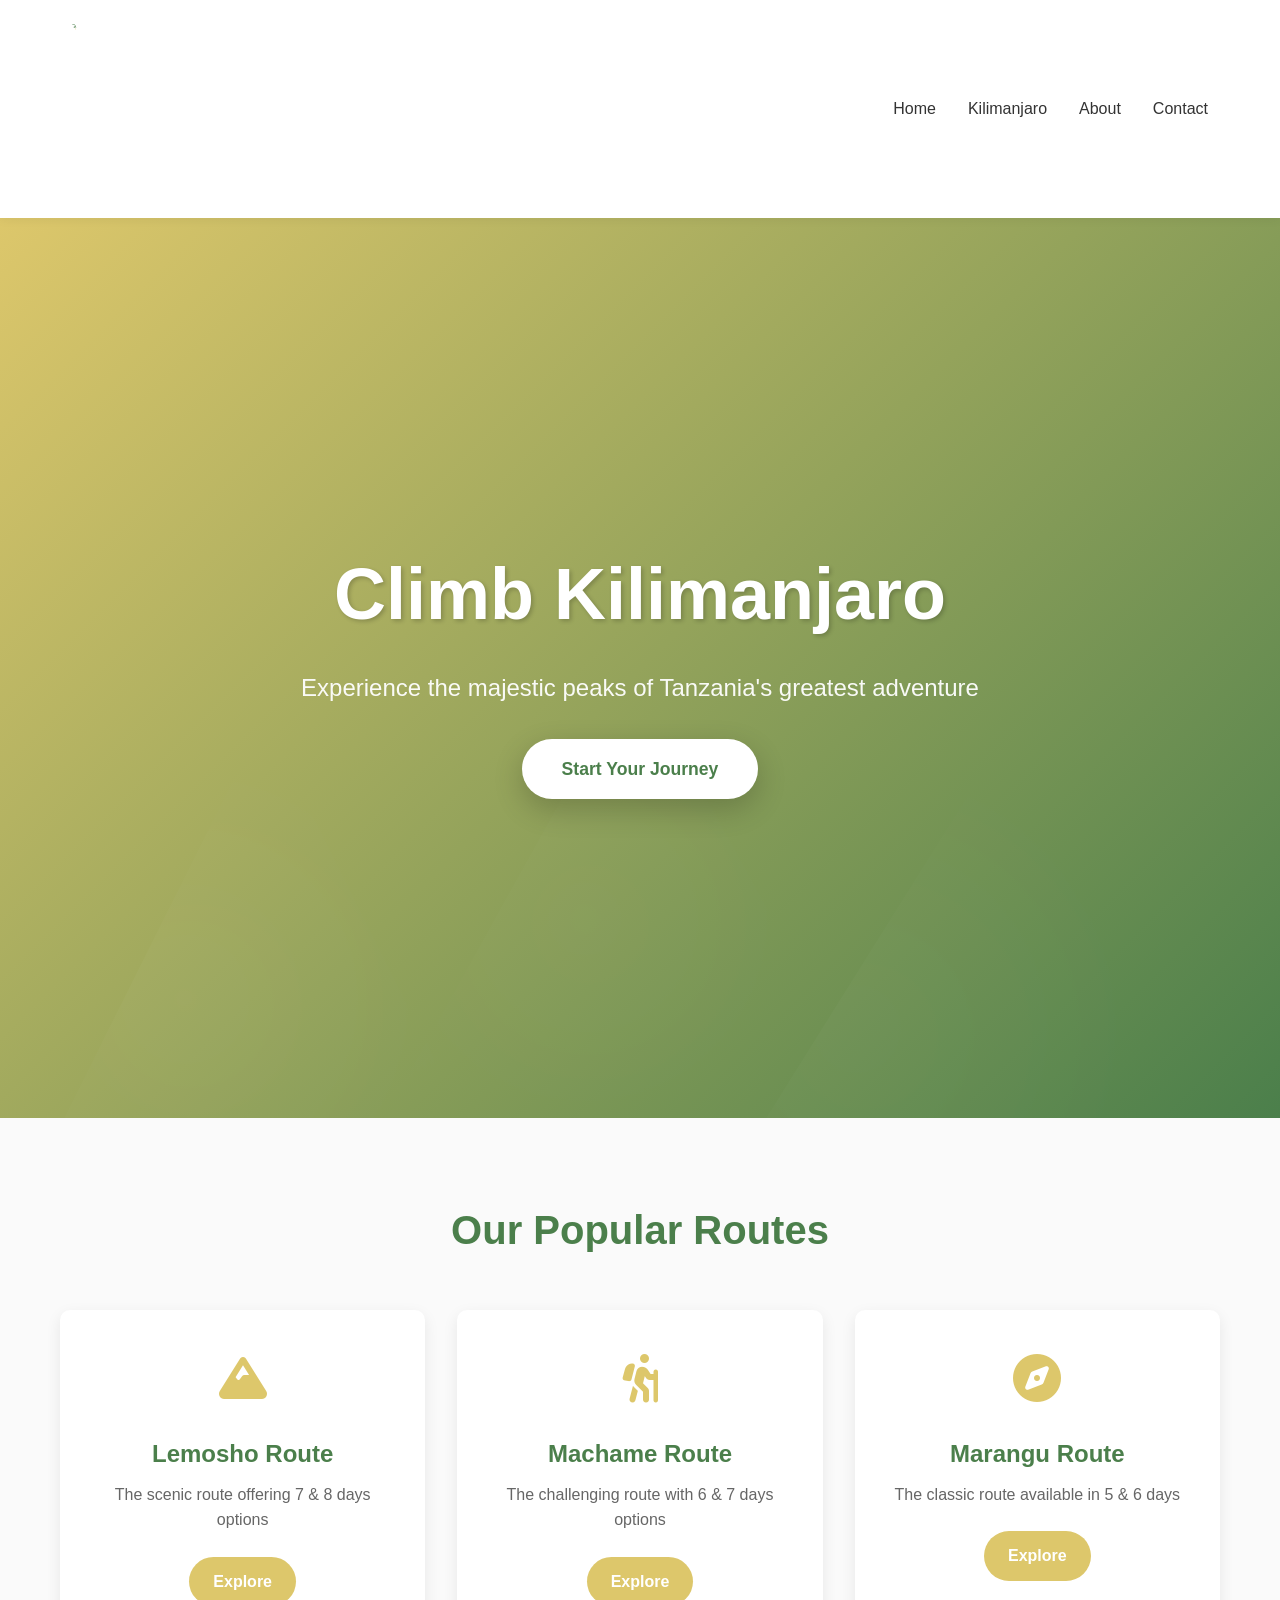
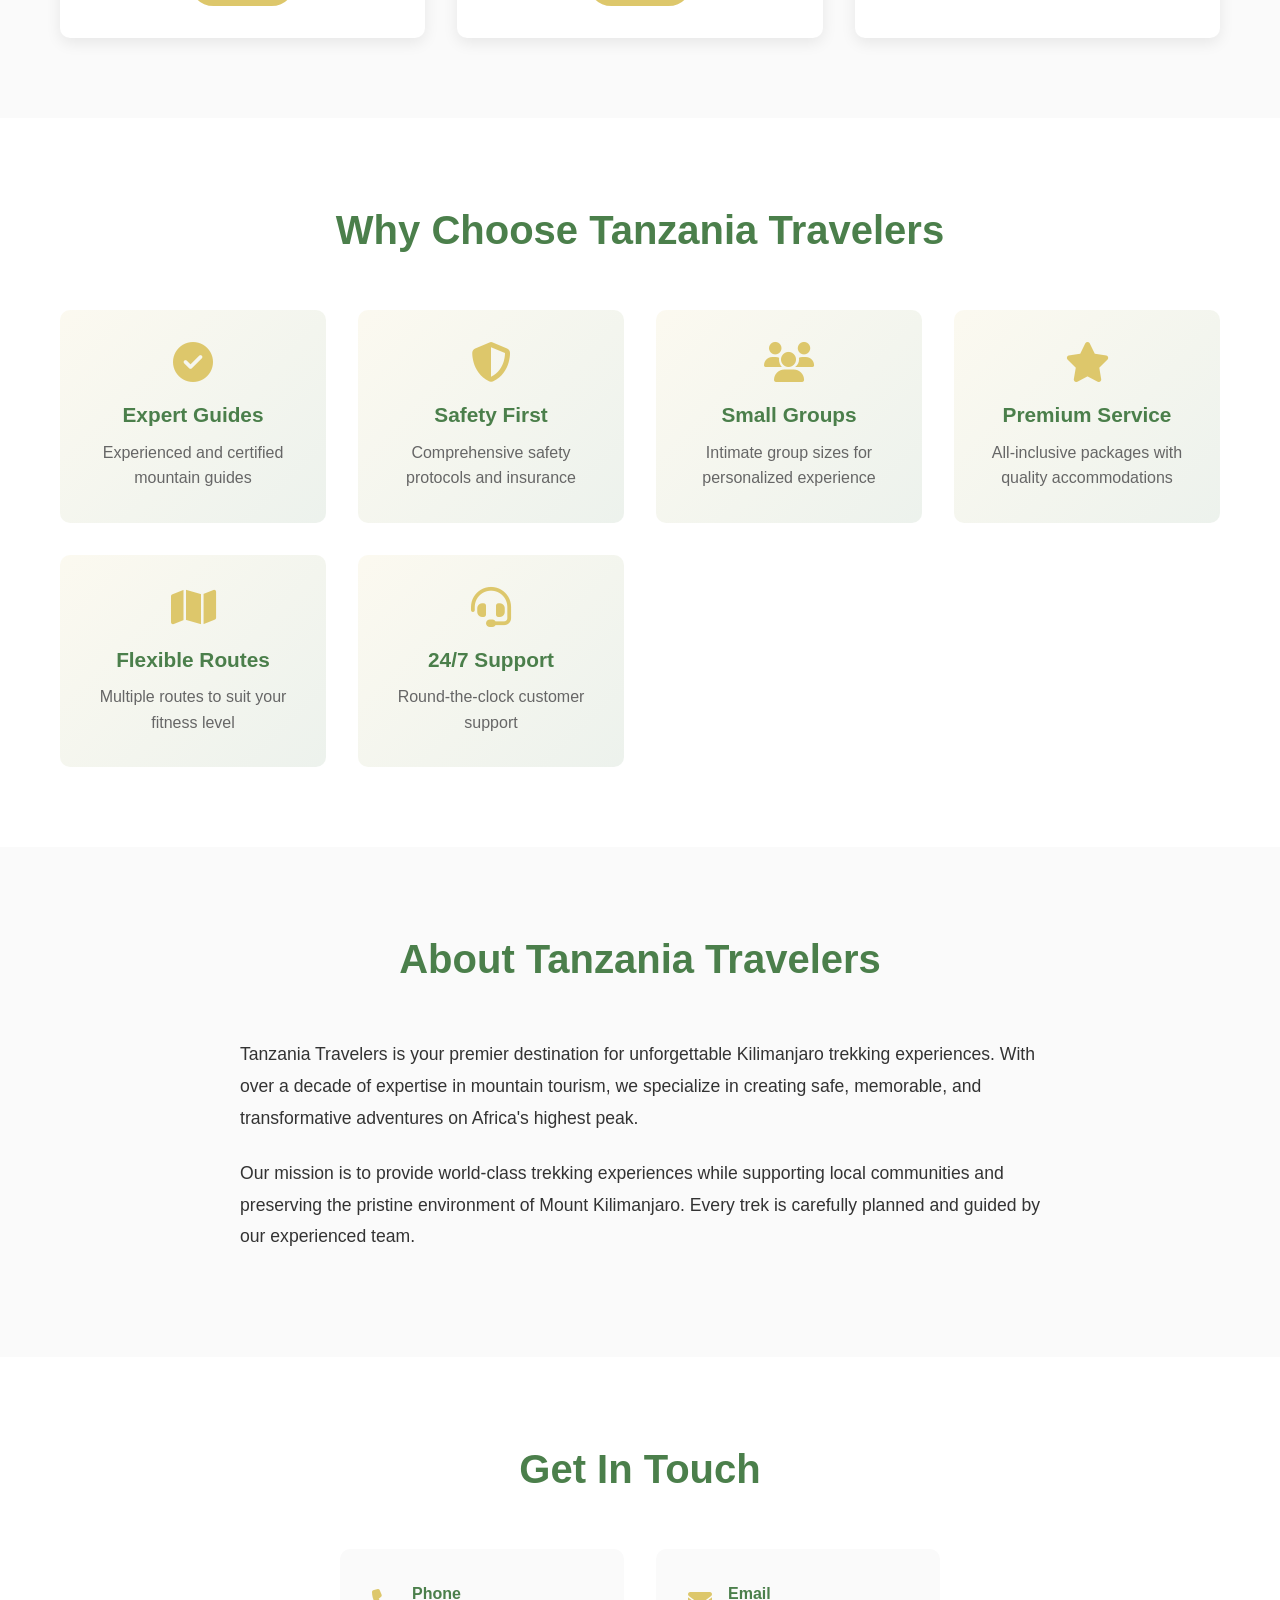
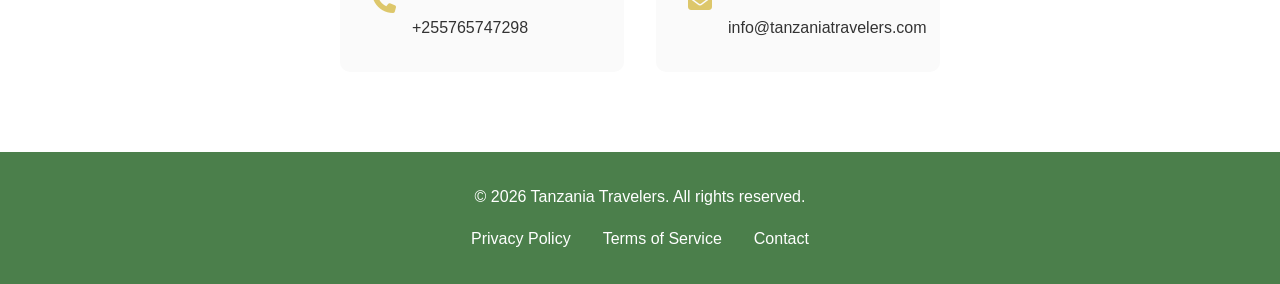
==== commit 04495741: "Integrate professional Tanzania Travelers SVG logo from provided file" ====
--- a/index.html
+++ b/index.html
@@ -5,7 +5,7 @@
     <meta name="viewport" content="width=device-width, initial-scale=1.0">
     <title>Tanzania Travelers - Kilimanjaro Treks and Safaris</title>
     <link rel="stylesheet" href="styles.css">
-    <link rel="icon" href="data:image/svg+xml,%3Csvg xmlns='http://www.w3.org/2000/svg' viewBox='0 0 500 500'%3E%3Ccircle cx='250' cy='250' r='250' fill='%23DDC76B'/%3E%3Cpath d='M250 80 L320 280 L420 350 L200 350 Z' fill='%23FFFFFF'/%3E%3Cellipse cx='250' cy='320' rx='100' ry='120' fill='%234B7F4B'/%3E%3C/svg%3E" type="image/svg+xml">
+    <link rel="icon" href="logo-icon.svg" type="image/svg+xml">
     <link rel="stylesheet" href="https://cdnjs.cloudflare.com/ajax/libs/font-awesome/6.4.0/css/all.min.css">
 </head>
 <body>
@@ -13,80 +13,54 @@
     <nav class="navbar" id="navbar">
         <div class="nav-container">
             <div class="nav-logo" id="navLogo">
-                <svg class="logo-colored" viewBox="0 0 500 200" xmlns="http://www.w3.org/2000/svg" style="width: 180px; height: auto;">
-                    <!-- Gold Background Circle -->
-                    <circle cx="70" cy="70" r="60" fill="#DDC76B"/>
-                    
-                    <!-- Giraffe White Body -->
-                    <ellipse cx="70" cy="100" rx="35" ry="45" fill="#FFFFFF"/>
-                    
-                    <!-- Giraffe Neck -->
-                    <rect x="62" y="35" width="16" height="65" fill="#FFFFFF"/>
-                    
-                    <!-- Giraffe Head -->
-                    <ellipse cx="70" cy="30" rx="18" ry="22" fill="#FFFFFF"/>
-                    
-                    <!-- Giraffe Ears -->
-                    <ellipse cx="58" cy="15" rx="6" ry="10" fill="#FFFFFF"/>
-                    <ellipse cx="82" cy="15" rx="6" ry="10" fill="#FFFFFF"/>
-                    
-                    <!-- Giraffe Horns -->
-                    <line x1="62" y1="10" x2="58" y2="0" stroke="#FFFFFF" stroke-width="3" stroke-linecap="round"/>
-                    <line x1="78" y1="10" x2="82" y2="0" stroke="#FFFFFF" stroke-width="3" stroke-linecap="round"/>
-                    
-                    <!-- Giraffe Snout -->
-                    <ellipse cx="70" cy="35" rx="10" ry="8" fill="#FFFFFF"/>
-                    
-                    <!-- Green Lower Body -->
-                    <ellipse cx="70" cy="130" rx="40" ry="35" fill="#4B7F4B"/>
-                    
-                    <!-- Giraffe Legs -->
-                    <rect x="50" y="130" width="8" height="25" fill="#4B7F4B"/>
-                    <rect x="62" y="135" width="8" height="20" fill="#4B7F4B"/>
-                    <rect x="78" y="135" width="8" height="20" fill="#4B7F4B"/>
-                    <rect x="90" y="130" width="8" height="25" fill="#4B7F4B"/>
-                    
-                    <!-- Brand Text -->
-                    <text x="140" y="65" font-family="Arial, sans-serif" font-size="32" font-weight="bold" fill="#4B7F4B">Tanzania</text>
-                    <text x="140" y="95" font-family="Arial, sans-serif" font-size="24" font-weight="normal" fill="#DDC76B" letter-spacing="2">TRAVELERS</text>
+                <svg class="logo-colored" viewBox="0 0 3676.31 4281.42" xmlns="http://www.w3.org/2000/svg" style="width: 160px; height: auto;">
+                    <defs>
+                        <style>
+                            .logo-path-1, .logo-path-2, .logo-path-3, .logo-path-4 {
+                                stroke-width: 0px;
+                            }
+                            .logo-path-2 {
+                                fill: #fff;
+                            }
+                            .logo-path-3 {
+                                fill: #ddc76b;
+                            }
+                            .logo-path-4 {
+                                fill: #4b7f4b;
+                            }
+                        </style>
+                    </defs>
+                    <!-- Giraffe Body Parts -->
+                    <g>
+                        <path class="logo-path-4" d="m9.21,197.96c-3.77.37-6.31-.09-7.64-1.38-1.33-1.28-1.81-2.66-1.45-4.13.28-1.1.94-2.04,2-2.82,1.05-.78,3.01-1.45,5.85-2,1.01-.18,2.32-.41,3.92-.69,1.61-.28,3.14-.55,4.61-.83,3.03-.37,5.53-.69,7.51-.96,1.97-.28,4.01-.5,6.13-.69,2.11-.18,4.77-.37,7.99-.55,2.66-.18,5.88-.41,9.64-.69.28,0,1.24.09,2.89.28,1.65.19,3.44.41,5.37.69,1.93.28,3.35.6,4.27.96,2.11.46,3.81,1.29,5.1,2.48,1.29,1.19,2.11,2.57,2.48,4.13.28,1.1.28,1.95,0,2.55-.28.6-.78,1.08-1.52,1.45-2.11.64-3.83,1.17-5.16,1.58-1.33.41-2.64.39-3.92-.07-.46-.46-.99-.87-1.58-1.24-.6-.37-1.61-.67-3.03-.9-1.42-.23-3.65-.43-6.68-.62-2.57.28-4.82.41-6.75.41s-2.89.23-2.89.69l-8.12.41-6.75.69c-.92.09-2.2.21-3.86.34s-3.26.28-4.82.41c-1.56.14-2.75.3-3.58.48Z" />
+                        <path class="logo-path-4" d="m44.88,268.75c-.37-.73-1.17-1.47-2.41-2.2-1.24-.73-1.86-1.28-1.86-1.65s-.21-.94-.62-1.72c-.41-.78-.81-1.35-1.17-1.72-.46-.55-.32-1.9.41-4.06.73-2.16,1.84-4.8,3.31-7.92,1.47-3.12,3.07-6.29,4.82-9.5.73-.73,1.47-1.7,2.2-2.89.73-1.19,1.28-1.97,1.65-2.34,0-.37.14-.71.41-1.03.28-.32.6-.48.96-.48l1.1-2.2c.18-.37.76-1.1,1.72-2.2.96-1.1,2.13-2.32,3.51-3.65,1.38-1.33,2.78-2.59,4.2-3.79,1.42-1.19,2.59-2.07,3.51-2.62,1.93-1.28,3.92-1.88,5.99-1.79,2.07.09,3.83.74,5.3,1.93.28.28.89.83,1.86,1.65.96.83,2.07,1.75,3.31,2.75,1.24,1.01,2.32,1.93,3.24,2.75l5.1,4.54-2.34,6.89c-1.19,3.67-1.52,6.89-.96,9.64s1.42,5.14,2.62,7.16c.46,1.01,1.08,1.79,1.86,2.34.78.55,1.81.92,3.1,1.1.73.09,1.42.37,2.07.83.64.46.96,1.19.96,2.2,0,2.2-.39,3.79-1.17,4.75-.78.96-1.63,1.54-2.55,1.72-3.03.37-5.92.05-8.68-.96-2.75-1.01-5.23-3.63-7.44-7.85-.37-.55-.85-1.58-1.45-3.1-.6-1.51-.94-2.5-1.03-2.96-.37.46-.85,1.03-1.45,1.72-.6.69-1.17,1.31-1.72,1.86-6.52,6.61-12.1,10.9-16.73,12.88-4.64,1.98-8.52,1.95-11.64-.07Zm10.6-12.46c1.38-.78,3.21-2.09,5.51-3.93,3.12-2.66,5.69-4.87,7.71-6.61,2.02-1.74,3.99-3.99,5.92-6.75l3.03-4.96c-.92-2.11-1.75-3.49-2.48-4.13-.74-.64-1.47-.96-2.2-.96-1.19,0-2.62.76-4.27,2.27-1.65,1.52-3.51,3.72-5.58,6.61-2.07,2.89-4.39,6.5-6.96,10.81-1.19,2.02-2.43,4.91-3.72,8.68.64.09,1.65-.25,3.03-1.03Z" />
+                        <path class="logo-path-3" d="m90.7,287.04v5.41h-7.35v22.31h-6.75v-22.31h-7.35v-5.41h21.45Z" />
+                    </g>
                 </svg>
                 
-                <svg class="logo-black" viewBox="0 0 500 200" xmlns="http://www.w3.org/2000/svg" style="width: 180px; height: auto; display: none;">
-                    <!-- Black Background Circle -->
-                    <circle cx="70" cy="70" r="60" fill="#000000"/>
-                    
-                    <!-- Giraffe White Body -->
-                    <ellipse cx="70" cy="100" rx="35" ry="45" fill="#FFFFFF"/>
-                    
-                    <!-- Giraffe Neck -->
-                    <rect x="62" y="35" width="16" height="65" fill="#FFFFFF"/>
-                    
-                    <!-- Giraffe Head -->
-                    <ellipse cx="70" cy="30" rx="18" ry="22" fill="#FFFFFF"/>
-                    
-                    <!-- Giraffe Ears -->
-                    <ellipse cx="58" cy="15" rx="6" ry="10" fill="#FFFFFF"/>
-                    <ellipse cx="82" cy="15" rx="6" ry="10" fill="#FFFFFF"/>
-                    
-                    <!-- Giraffe Horns -->
-                    <line x1="62" y1="10" x2="58" y2="0" stroke="#FFFFFF" stroke-width="3" stroke-linecap="round"/>
-                    <line x1="78" y1="10" x2="82" y2="0" stroke="#FFFFFF" stroke-width="3" stroke-linecap="round"/>
-                    
-                    <!-- Giraffe Snout -->
-                    <ellipse cx="70" cy="35" rx="10" ry="8" fill="#FFFFFF"/>
-                    
-                    <!-- Green Lower Body -->
-                    <ellipse cx="70" cy="130" rx="40" ry="35" fill="#4B7F4B"/>
-                    
-                    <!-- Giraffe Legs -->
-                    <rect x="50" y="130" width="8" height="25" fill="#4B7F4B"/>
-                    <rect x="62" y="135" width="8" height="20" fill="#4B7F4B"/>
-                    <rect x="78" y="135" width="8" height="20" fill="#4B7F4B"/>
-                    <rect x="90" y="130" width="8" height="25" fill="#4B7F4B"/>
-                    
-                    <!-- Brand Text -->
-                    <text x="140" y="65" font-family="Arial, sans-serif" font-size="32" font-weight="bold" fill="#000000">Tanzania</text>
-                    <text x="140" y="95" font-family="Arial, sans-serif" font-size="24" font-weight="normal" fill="#4B7F4B" letter-spacing="2">TRAVELERS</text>
+                <svg class="logo-black" viewBox="0 0 3676.31 4281.42" xmlns="http://www.w3.org/2000/svg" style="width: 160px; height: auto; display: none;">
+                    <defs>
+                        <style>
+                            .logo-path-black-1, .logo-path-black-2, .logo-path-black-3, .logo-path-black-4 {
+                                stroke-width: 0px;
+                            }
+                            .logo-path-black-2 {
+                                fill: #fff;
+                            }
+                            .logo-path-black-3 {
+                                fill: #000;
+                            }
+                            .logo-path-black-4 {
+                                fill: #4b7f4b;
+                            }
+                        </style>
+                    </defs>
+                    <!-- Giraffe Body Parts (Black version) -->
+                    <g>
+                        <path class="logo-path-black-4" d="m9.21,197.96c-3.77.37-6.31-.09-7.64-1.38-1.33-1.28-1.81-2.66-1.45-4.13.28-1.1.94-2.04,2-2.82,1.05-.78,3.01-1.45,5.85-2,1.01-.18,2.32-.41,3.92-.69,1.61-.28,3.14-.55,4.61-.83,3.03-.37,5.53-.69,7.51-.96,1.97-.28,4.01-.5,6.13-.69,2.11-.18,4.77-.37,7.99-.55,2.66-.18,5.88-.41,9.64-.69.28,0,1.24.09,2.89.28,1.65.19,3.44.41,5.37.69,1.93.28,3.35.6,4.27.96,2.11.46,3.81,1.29,5.1,2.48,1.29,1.19,2.11,2.57,2.48,4.13.28,1.1.28,1.95,0,2.55-.28.6-.78,1.08-1.52,1.45-2.11.64-3.83,1.17-5.16,1.58-1.33.41-2.64.39-3.92-.07-.46-.46-.99-.87-1.58-1.24-.6-.37-1.61-.67-3.03-.9-1.42-.23-3.65-.43-6.68-.62-2.57.28-4.82.41-6.75.41s-2.89.23-2.89.69l-8.12.41-6.75.69c-.92.09-2.2.21-3.86.34s-3.26.28-4.82.41c-1.56.14-2.75.3-3.58.48Z" />
+                        <path class="logo-path-black-4" d="m44.88,268.75c-.37-.73-1.17-1.47-2.41-2.2-1.24-.73-1.86-1.28-1.86-1.65s-.21-.94-.62-1.72c-.41-.78-.81-1.35-1.17-1.72-.46-.55-.32-1.9.41-4.06.73-2.16,1.84-4.8,3.31-7.92,1.47-3.12,3.07-6.29,4.82-9.5.73-.73,1.47-1.7,2.2-2.89.73-1.19,1.28-1.97,1.65-2.34,0-.37.14-.71.41-1.03.28-.32.6-.48.96-.48l1.1-2.2c.18-.37.76-1.1,1.72-2.2.96-1.1,2.13-2.32,3.51-3.65,1.38-1.33,2.78-2.59,4.2-3.79,1.42-1.19,2.59-2.07,3.51-2.62,1.93-1.28,3.92-1.88,5.99-1.79,2.07.09,3.83.74,5.3,1.93.28.28.89.83,1.86,1.65.96.83,2.07,1.75,3.31,2.75,1.24,1.01,2.32,1.93,3.24,2.75l5.1,4.54-2.34,6.89c-1.19,3.67-1.52,6.89-.96,9.64s1.42,5.14,2.62,7.16c.46,1.01,1.08,1.79,1.86,2.34.78.55,1.81.92,3.1,1.1.73.09,1.42.37,2.07.83.64.46.96,1.19.96,2.2,0,2.2-.39,3.79-1.17,4.75-.78.96-1.63,1.54-2.55,1.72-3.03.37-5.92.05-8.68-.96-2.75-1.01-5.23-3.63-7.44-7.85-.37-.55-.85-1.58-1.45-3.1-.6-1.51-.94-2.5-1.03-2.96-.37.46-.85,1.03-1.45,1.72-.6.69-1.17,1.31-1.72,1.86-6.52,6.61-12.1,10.9-16.73,12.88-4.64,1.98-8.52,1.95-11.64-.07Zm10.6-12.46c1.38-.78,3.21-2.09,5.51-3.93,3.12-2.66,5.69-4.87,7.71-6.61,2.02-1.74,3.99-3.99,5.92-6.75l3.03-4.96c-.92-2.11-1.75-3.49-2.48-4.13-.74-.64-1.47-.96-2.2-.96-1.19,0-2.62.76-4.27,2.27-1.65,1.52-3.51,3.72-5.58,6.61-2.07,2.89-4.39,6.5-6.96,10.81-1.19,2.02-2.43,4.91-3.72,8.68.64.09,1.65-.25,3.03-1.03Z" />
+                        <path class="logo-path-black-3" d="m90.7,287.04v5.41h-7.35v22.31h-6.75v-22.31h-7.35v-5.41h21.45Z" />
+                    </g>
                 </svg>
             </div>
             <ul class="nav-menu">
